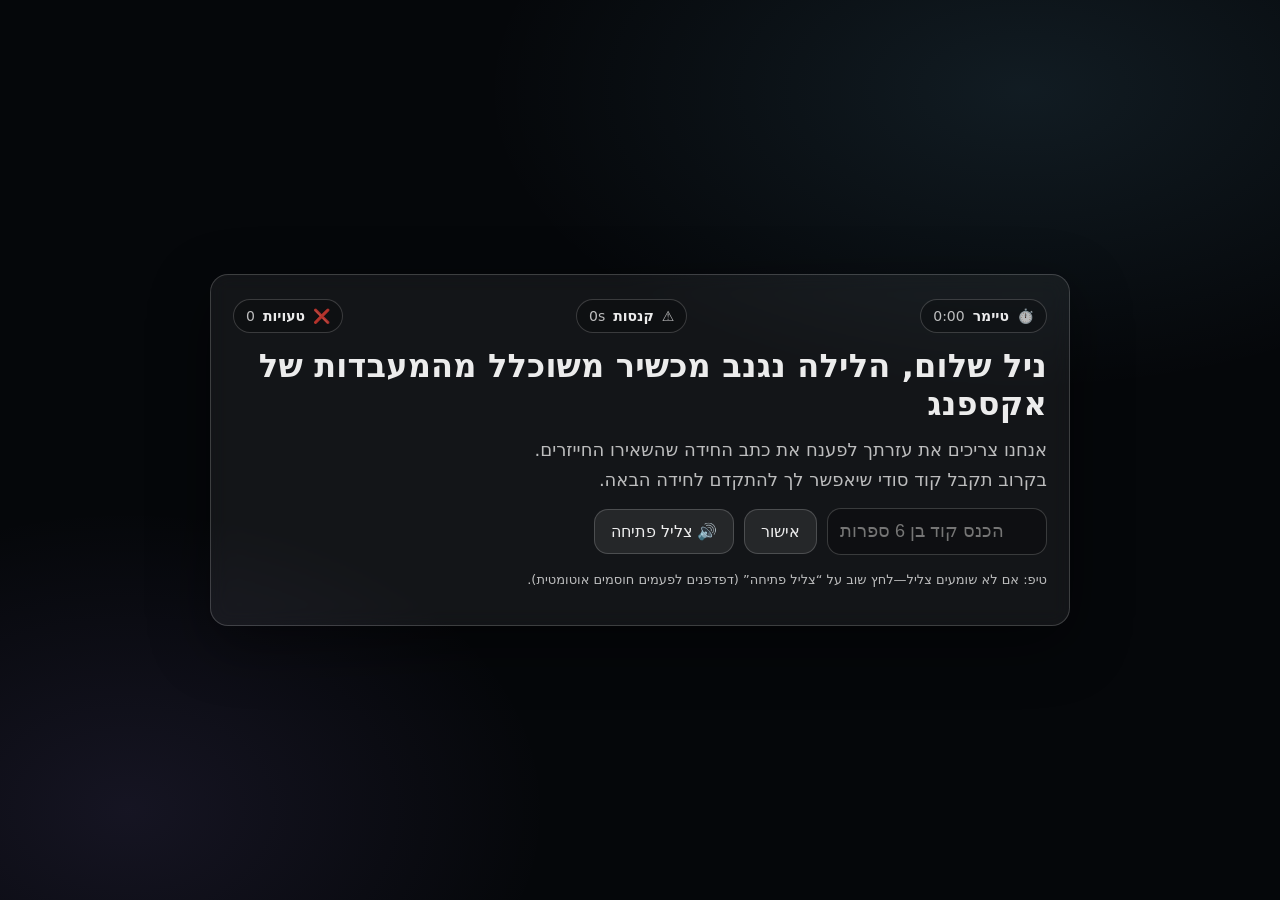
==== index.html @ 5c687135 "Add files via upload" ====
<!doctype html>
<html lang="he" dir="rtl">
<head>
  <meta charset="utf-8">
  <meta name="viewport" content="width=device-width, initial-scale=1">
  <title>משימה סודית לניל</title>
  <meta name="robots" content="noindex,nofollow">
  <link rel="stylesheet" href="style.css">
  
</head>
<body class="">

<div class="wrap">
  <div class="card">
    <div class="topbar">
      <div class="pill">⏱️ <strong>טיימר</strong> <span id="timer">0:00</span></div>
      <div class="pill">⚠️ <strong>קנסות</strong> <span id="penalty">0s</span></div>
      <div class="pill">❌ <strong>טעויות</strong> <span id="wrongs">0</span></div>
    </div>

    <h1>ניל שלום, הלילה נגנב מכשיר משוכלל מהמעבדות של אקספנג</h1>
    <p>
      אנחנו צריכים את עזרתך לפענח את כתב החידה שהשאירו החייזרים.<br>
      בקרוב תקבל קוד סודי שיאפשר לך להתקדם לחידה הבאה.
    </p>

    <div class="row">
      <input class="code" type="text" id="code" inputmode="numeric" maxlength="6" placeholder="הכנס קוד בן 6 ספרות">
      <button onclick="playIntroSound(); startTimerIfNeeded(); checkCode('676767','riddle1.html')">אישור</button>
      <button onclick="playIntroSound()">🔊 צליל פתיחה</button>
    </div>

    <p class="small" style="margin-top:14px;">
      טיפ: אם לא שומעים צליל—לחץ שוב על “צליל פתיחה” (דפדפנים לפעמים חוסמים אוטומטית).
    </p>
  </div>
</div>

<script>
  // Show timer widgets if already started
  startTimerIfNeeded();
</script>

<script src="script.js"></script>

</body>
</html>
---- style.css ----
:root{
  --bg:#05070a;
  --card: rgba(255,255,255,0.06);
  --border: rgba(255,255,255,0.18);
  --text: rgba(255,255,255,0.92);
  --muted: rgba(255,255,255,0.72);
  --accent: #7dd3fc;
  --shadow: 0 18px 60px rgba(0,0,0,0.45);
  --radius: 18px;
}

*{ box-sizing:border-box; }
html,body{ height:100%; }
body{
  margin:0;
  font-family: system-ui, -apple-system, "Segoe UI", Arial, sans-serif;
  background: radial-gradient(900px 500px at 80% 10%, rgba(125,211,252,0.10), transparent 60%),
              radial-gradient(700px 500px at 10% 90%, rgba(167,139,250,0.10), transparent 60%),
              var(--bg);
  color: var(--text);
  display:flex;
  align-items:center;
  justify-content:center;
  padding: 20px;
  overflow:hidden;
}

.bg-canvas{
  position:fixed;
  inset:0;
  z-index:-1;
  opacity:0.65;
}

.wrap{ width:min(860px, 100%); }
.card{
  background: var(--card);
  border: 1px solid var(--border);
  border-radius: var(--radius);
  padding: 24px 22px;
  box-shadow: var(--shadow);
  backdrop-filter: blur(10px);
}

h1{
  margin:0 0 12px;
  font-size: clamp(22px, 3vw, 32px);
  letter-spacing: 0.2px;
}
p{
  margin: 10px 0;
  font-size: clamp(16px, 2.2vw, 18px);
  line-height: 1.65;
  color: var(--muted);
}

pre.riddle{
  margin: 14px 0 10px;
  padding: 16px 14px;
  border-radius: 14px;
  border: 1px solid var(--border);
  background: rgba(0,0,0,0.22);
  font-size: clamp(16px, 2.1vw, 19px);
  line-height: 1.6;
  white-space: pre-wrap;
}

.row{
  display:flex;
  gap: 10px;
  flex-wrap:wrap;
  align-items:center;
  margin-top: 14px;
}

input.code{
  direction:ltr;
  font-variant-numeric: tabular-nums;
  padding: 12px 12px;
  font-size: 18px;
  border-radius: 14px;
  border: 1px solid var(--border);
  background: rgba(0,0,0,0.25);
  color: var(--text);
  outline:none;
  width: 220px;
  max-width: 100%;
}

button{
  padding: 12px 16px;
  font-size: 16px;
  border-radius: 14px;
  border: 1px solid var(--border);
  background: rgba(255,255,255,0.08);
  color: var(--text);
  cursor:pointer;
  transition: transform .08s ease, background .2s ease;
}
button:hover{ background: rgba(255,255,255,0.12); }
button:active{ transform: translateY(1px); }

.topbar{
  display:flex;
  justify-content:space-between;
  align-items:center;
  gap:12px;
  margin-bottom: 14px;
  flex-wrap:wrap;
}
.pill{
  padding: 8px 12px;
  border-radius: 999px;
  border: 1px solid var(--border);
  background: rgba(0,0,0,0.22);
  color: var(--muted);
  font-size: 14px;
  display:flex;
  align-items:center;
  gap:8px;
}
.pill strong{ color: var(--text); font-weight:600; }

.small{
  font-size: 13px;
  color: var(--muted);
}

/* THEME: MATRIX (riddle1) */
body.theme-matrix{
  background: #000;
  color: rgba(160,255,180,0.95);
}
body.theme-matrix .card{
  border-color: rgba(0,255,120,0.35);
  background: rgba(0,0,0,0.55);
  box-shadow: 0 18px 80px rgba(0,255,120,0.08);
}
body.theme-matrix pre.riddle{
  border-color: rgba(0,255,120,0.35);
  background: rgba(0,0,0,0.65);
  color: rgba(160,255,180,0.95);
}
body.theme-matrix input.code, body.theme-matrix button{
  border-color: rgba(0,255,120,0.35);
}

/* THEME: INDIANA (riddle2) */
body.theme-indiana{
  background: radial-gradient(900px 500px at 20% 10%, rgba(255,200,120,0.12), transparent 60%),
              radial-gradient(700px 500px at 80% 90%, rgba(120,70,20,0.14), transparent 60%),
              #2a1d12;
}
body.theme-indiana .card{
  background: rgba(255,235,200,0.08);
  border-color: rgba(255,220,170,0.25);
}
body.theme-indiana pre.riddle{
  background: rgba(35,22,12,0.20);
}

/* THEME: WALLACE (riddle3) */
body.theme-wallace{
  background: radial-gradient(900px 500px at 70% 15%, rgba(255,170,120,0.12), transparent 60%),
              radial-gradient(700px 500px at 20% 90%, rgba(120,200,255,0.10), transparent 60%),
              #101420;
}
body.theme-wallace .card{
  background: rgba(255,255,255,0.07);
  border-color: rgba(255,255,255,0.16);
}
body.theme-wallace pre.riddle{
  background: rgba(255,255,255,0.06);
}

/* THEME: AVATAR (riddle4) */
body.theme-avatar{
  background: radial-gradient(900px 500px at 70% 20%, rgba(80,200,255,0.16), transparent 60%),
              radial-gradient(900px 600px at 10% 80%, rgba(90,255,200,0.10), transparent 60%),
              #06121a;
}
body.theme-avatar .card{
  border-color: rgba(80,200,255,0.22);
  box-shadow: 0 18px 80px rgba(80,200,255,0.10);
}
body.theme-avatar pre.riddle{
  border-color: rgba(80,200,255,0.22);
}

/* footer result */
.result{
  margin-top: 14px;
  padding: 14px;
  border-radius: 14px;
  border: 1px solid var(--border);
  background: rgba(0,0,0,0.22);
}
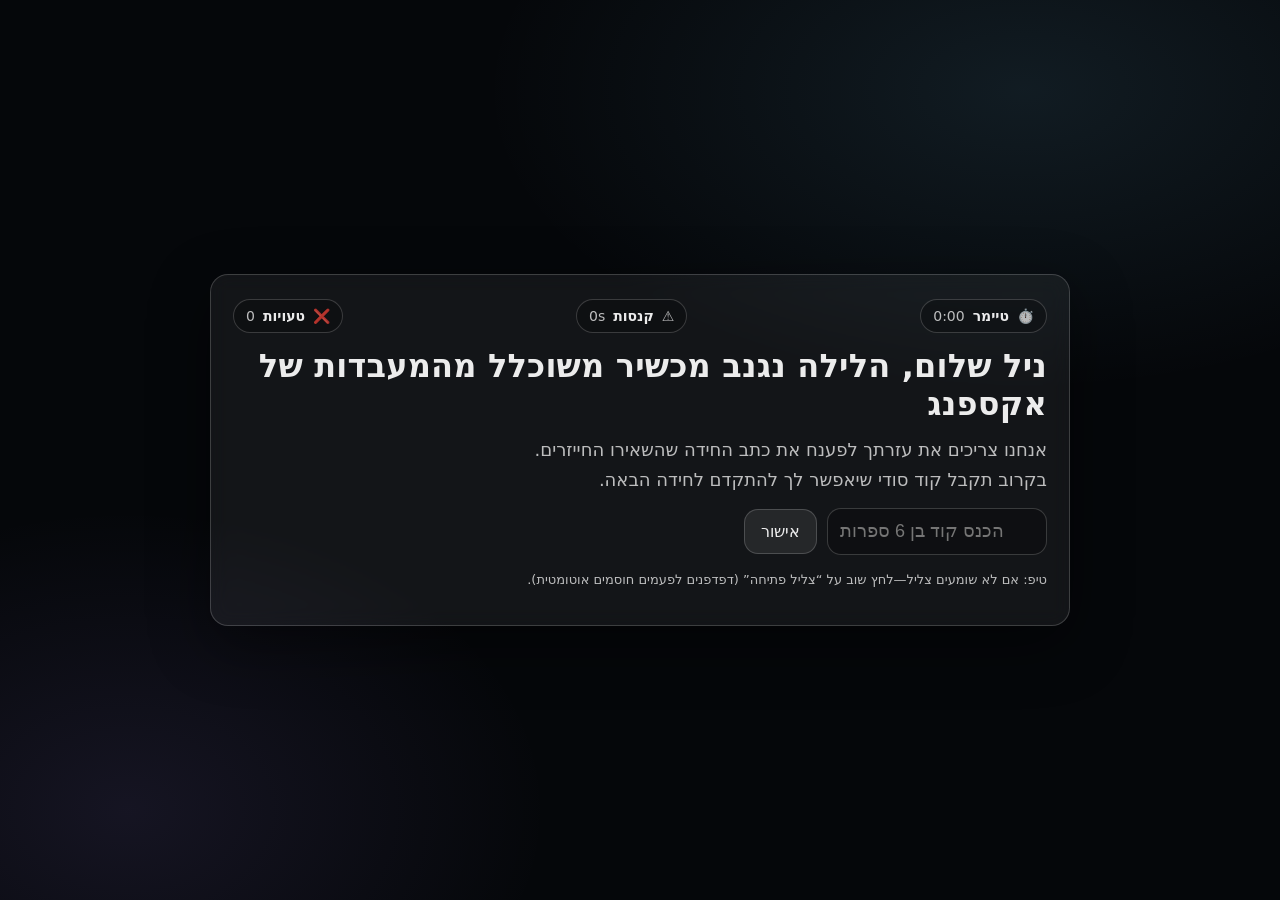
==== commit 8d457e9c: "Add files via upload" ====
--- a/index.html
+++ b/index.html
@@ -26,9 +26,8 @@
 
     <div class="row">
       <input class="code" type="text" id="code" inputmode="numeric" maxlength="6" placeholder="הכנס קוד בן 6 ספרות">
-      <button onclick="playIntroSound(); startTimerIfNeeded(); checkCode('676767','riddle1.html')">אישור</button>
-      <button onclick="playIntroSound()">🔊 צליל פתיחה</button>
-    </div>
+      <button onclick="checkCode('676767','riddle1.html')">אישור</button>
+      </div>
 
     <p class="small" style="margin-top:14px;">
       טיפ: אם לא שומעים צליל—לחץ שוב על “צליל פתיחה” (דפדפנים לפעמים חוסמים אוטומטית).
@@ -36,10 +35,7 @@
   </div>
 </div>
 
-<script>
-  // Show timer widgets if already started
-  startTimerIfNeeded();
-</script>
+<script>initHUD();</script>
 
 <script src="script.js"></script>
 
